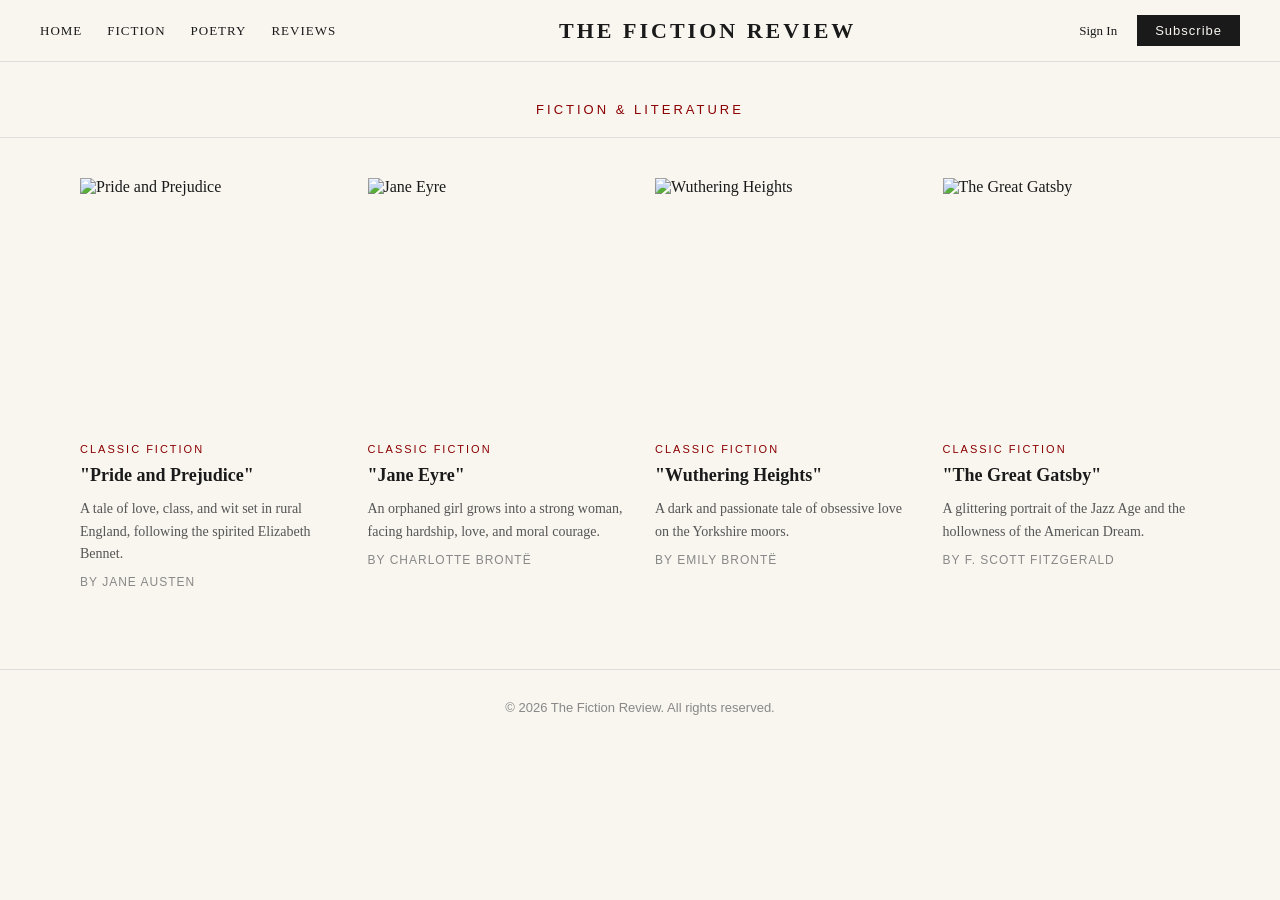
==== index.html @ 9ec2b228 "initial commit: fiction blog website" ====
<!DOCTYPE html>
<html lang="en">
    <head>
        <meta charset="UTF-8">
        <meta name="viewport" content="width=device-width, initial-scale=1.0">
        <title>The Fiction Review</title>
        <link rel="stylesheet" href="style.css">
    </head>
    <body>

         

           <nav class="navbar">
                <div class="nav-left">
                    <a href="#">Home</a>
                    <a href="#">Fiction</a>
                    <a href="#">Poetry</a>
                    <a href="#">Reviews</a>
                </div>
                <div class="logo">THE FICTION REVIEW</div>
                <div class="nav-right">
                    <a href="#">Sign In</a>
                    <button class="sub-btn">Subscribe</button>
                </div>
           </nav>

           <section class="page-heading">
              <p class="category-label">FICTION & LITERATURE</p>
           </section>

           <main class="cards-container">
              <a href="article.html" class="card-link">
                        <div class="card">
                            <div class="card-image">
                                <img src="https://i.pinimg.com/736x/f6/e2/03/f6e203bf8448789fe5b969f77ef4b439.jpg" alt="Pride and Prejudice">
                            </div>
                            <div class="card-content">
                                <p class="card-category">CLASSIC FICTION</p>
                                <h2 class="card-title">"Pride and Prejudice"</h2>
                                <p class="card-desc">A tale of love, class, and wit set in rural England, following the spirited Elizabeth Bennet.</p>
                                <p class="card-author">By Jane Austen</p>
                            </div>
                        </div>
                </a>

                        <div class="card">
                            <div class="card-image">
                                <img src="https://i.pinimg.com/736x/91/e5/34/91e534bd88703f50e3d5fa021f273bb7.jpg" alt="Jane Eyre">
                            </div>
                            <div class="card-content">
                                <p class="card-category">CLASSIC FICTION</p>
                                <h2 class="card-title">"Jane Eyre"</h2>
                                <p class="card-desc">An orphaned girl grows into a strong woman, facing hardship, love, and moral courage.</p>
                                <p class="card-author">By Charlotte Brontë</p>
                            </div>
                        </div>


                        <div class="card">
                            <div class="card-image">
                                <img src="https://i.pinimg.com/1200x/c8/57/55/c85755f674472e3eb1cc871ead669a79.jpg" alt="Wuthering Heights">
                            </div>
                            <div class="card-content">
                                <p class="card-category">CLASSIC FICTION</p>
                                <h2 class="card-title">"Wuthering Heights"</h2>
                                <p class="card-desc">A dark and passionate tale of obsessive love on the Yorkshire moors.</p>
                                <p class="card-author">By Emily Brontë</p>
                            </div>
                        </div>

                        <div class="card">
                            <div class="card-image">
                                <img src="https://i.pinimg.com/1200x/06/74/19/067419c66052c8c21f988efc88a63dc8.jpg" alt="The Great Gatsby">
                            </div>
                            <div class="card-content">
                                <p class="card-category">CLASSIC FICTION</p>
                                <h2 class="card-title">"The Great Gatsby"</h2>
                                <p class="card-desc">A glittering portrait of the Jazz Age and the hollowness of the American Dream.</p>
                                <p class="card-author">By F. Scott Fitzgerald</p>
                            </div>
                        </div>
           </main>


            <footer class="footer">
              <p>© 2026 The Fiction Review. All rights reserved.</p>
            </footer>
    </body>
</html>
---- style.css ----
* {
    box-sizing: border-box;
    margin: 0;
    padding: 0;
}

body {
    background-color: #f9f6f0;
    font-family:Georgia, serif;
    color: #1a1a1a;
}

body::-webkit-scrollbar {
    display: none; /* Chrome, Safari */
}

.navbar {
    display: flex;
    justify-content: space-between;
    align-items: center;
    padding: 15px 40px;
    border-bottom: 1px solid #ddd;
    background-color: #f9f6f0;
    position: sticky;
    top: 0;
    z-index: 100;
}

.nav-left {
    display: flex;
    gap: 25px;
}

.nav-left a {
    text-decoration: none;
    color: #1a1a1a;
    font-size: 13px;
    letter-spacing: 1px;
    text-transform: uppercase;
}

.nav-left a:hover {
    color: #8b0000;
}

.logo {
    font-size: 22px;
    font-weight: bold;
    letter-spacing: 3px;
    color: #1a1a1a;
}

.nav-right {
    display: flex; 
    align-items: center;
    gap: 20px;
}

.nav-right a{
    text-decoration: none;
    color: #1a1a1a;
    font-size: 13px;
}

.sub-btn {
    background-color: #1a1a1a;
    color: #f9f6f0;
    border: none;
    padding: 8px 18px;
    font-size: 13px;
    letter-spacing: 1px;
    cursor: pointer;
    transition: 0.3s ease;
}

.sub-btn:hover {
    background-color: #8b0000;
}

.page-heading {
    text-align: center;
    padding: 40px 20px 20px;
    border-bottom: 1px solid #ddd;
}

.category-label {
    font-size: 13px;
    letter-spacing: 3px;
    color: #8b0000;
    font-family: Arial, sans-serif;
}

/* CARDS */
.cards-container {
    display: grid;
    grid-template-columns: repeat(4, 1fr);
    gap: 30px;
    padding: 40px;
    max-width: 1200px;
    margin: 0 auto;
}

.card {
    cursor: pointer;
    transition: 0.3s ease;
}

.card:hover {
    opacity: 0.85;
}

.card-image {
    width: 100%;
    height: 250px;
    overflow: hidden;
    margin-bottom: 15px;
}

.card-image img {
    width: 100%;
    height: 100%;
    object-fit: cover;
    object-position: 20% 30%;
    transition: 0.4s ease;
}

.card:hover .card-image img {
    transform: scale(1.05);
}

.card-category {
    font-size: 11px;
    letter-spacing: 2px;
    color: #8b0000;
    font-family: Arial, sans-serif;
    margin-bottom: 8px;
}

.card-title {
    font-size: 18px;
    font-weight: bold;
    margin-bottom: 10px;
    line-height: 1.4;
}

.card-desc {
    font-size: 14px;
    color: #555;
    line-height: 1.6;
    margin-bottom: 10px;
}

.card-author {
    font-size: 12px;
    letter-spacing: 1px;
    text-transform: uppercase;
    color: #888;
    font-family: Arial, sans-serif;
}

.footer {
    text-align: center;
    padding: 30px;
    border-top: 1px solid #ddd;
    font-size: 13px;
    color: #888;
    font-family: Arial, sans-serif;
    margin-top: 40px;
}





.card-link {
    text-decoration: none;
    color: inherit;
    display: block;
}
/* HERO IMAGE */
.hero-image {
    width: 100%;
    height: 500px;
    overflow: hidden;
}

.hero-image img {
    width: 100%;
    height: 100%;
    object-fit: cover;
    object-position: 10% 20%;
}

/* ARTICLE HEADER */
.article-header {
    max-width: 700px;
    margin: 40px auto;
    text-align: center;
    padding: 0 20px;
}

.article-category {
    font-size: 11px;
    letter-spacing: 3px;
    color: #8b0000;
    font-family: Arial, sans-serif;
    margin-bottom: 15px;
}

.article-title {
    font-size: 42px;
    font-weight: bold;
    letter-spacing: 4px;
    margin-bottom: 15px;
    line-height: 1.2;
}

.article-author {
    font-size: 12px;
    letter-spacing: 2px;
    font-family: Arial, sans-serif;
    margin-bottom: 8px;
}

.article-date {
    font-size: 13px;
    color: #888;
    font-family: Arial, sans-serif;
    margin-bottom: 30px;
}

.divider {
    width: 60px;
    height: 1px;
    background-color: #8b0000;
    margin: 0 auto;
}

/* ARTICLE CONTENT */
.article-content {
    max-width: 680px;
    margin: 40px auto;
    padding: 0 20px;
}

.article-content p {
    font-size: 18px;
    line-height: 1.9;
    margin-bottom: 25px;
    color: #1a1a1a;
}

/* DROP CAP - big first letter! */
.drop-cap-para::first-letter {
    font-size: 5em;
    float: left;
    line-height: 0.8;
    margin-right: 10px;
    margin-top: 5px;
    color: #8b0000;
    font-weight: bold;
}
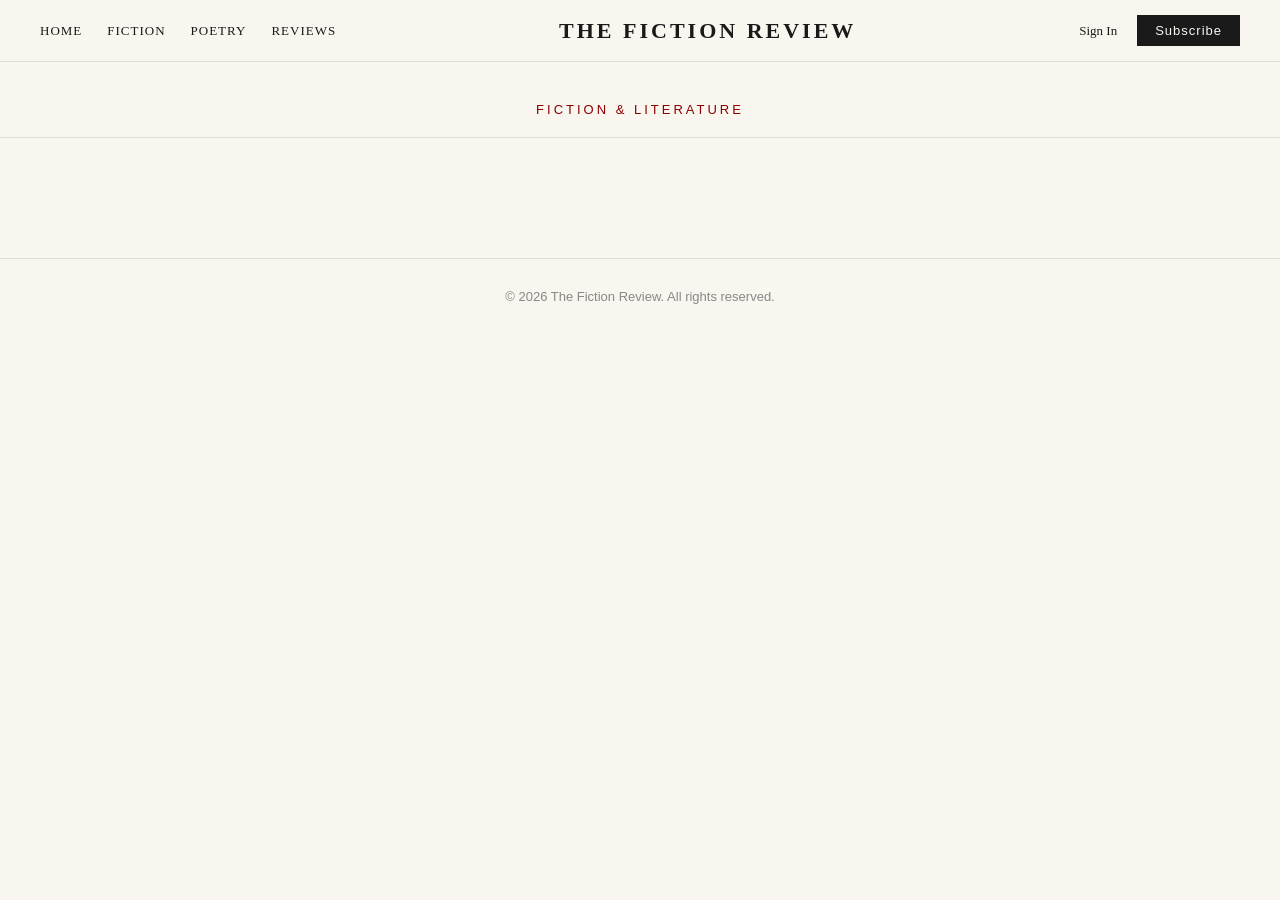
==== commit 4023aee0: "refactor: remove hardcoded values" ====
--- a/index.html
+++ b/index.html
@@ -28,62 +28,13 @@
               <p class="category-label">FICTION & LITERATURE</p>
            </section>
 
-           <main class="cards-container">
-              <a href="article.html" class="card-link">
-                        <div class="card">
-                            <div class="card-image">
-                                <img src="https://i.pinimg.com/736x/f6/e2/03/f6e203bf8448789fe5b969f77ef4b439.jpg" alt="Pride and Prejudice">
-                            </div>
-                            <div class="card-content">
-                                <p class="card-category">CLASSIC FICTION</p>
-                                <h2 class="card-title">"Pride and Prejudice"</h2>
-                                <p class="card-desc">A tale of love, class, and wit set in rural England, following the spirited Elizabeth Bennet.</p>
-                                <p class="card-author">By Jane Austen</p>
-                            </div>
-                        </div>
-                </a>
-
-                        <div class="card">
-                            <div class="card-image">
-                                <img src="https://i.pinimg.com/736x/91/e5/34/91e534bd88703f50e3d5fa021f273bb7.jpg" alt="Jane Eyre">
-                            </div>
-                            <div class="card-content">
-                                <p class="card-category">CLASSIC FICTION</p>
-                                <h2 class="card-title">"Jane Eyre"</h2>
-                                <p class="card-desc">An orphaned girl grows into a strong woman, facing hardship, love, and moral courage.</p>
-                                <p class="card-author">By Charlotte Brontë</p>
-                            </div>
-                        </div>
-
-
-                        <div class="card">
-                            <div class="card-image">
-                                <img src="https://i.pinimg.com/1200x/c8/57/55/c85755f674472e3eb1cc871ead669a79.jpg" alt="Wuthering Heights">
-                            </div>
-                            <div class="card-content">
-                                <p class="card-category">CLASSIC FICTION</p>
-                                <h2 class="card-title">"Wuthering Heights"</h2>
-                                <p class="card-desc">A dark and passionate tale of obsessive love on the Yorkshire moors.</p>
-                                <p class="card-author">By Emily Brontë</p>
-                            </div>
-                        </div>
-
-                        <div class="card">
-                            <div class="card-image">
-                                <img src="https://i.pinimg.com/1200x/06/74/19/067419c66052c8c21f988efc88a63dc8.jpg" alt="The Great Gatsby">
-                            </div>
-                            <div class="card-content">
-                                <p class="card-category">CLASSIC FICTION</p>
-                                <h2 class="card-title">"The Great Gatsby"</h2>
-                                <p class="card-desc">A glittering portrait of the Jazz Age and the hollowness of the American Dream.</p>
-                                <p class="card-author">By F. Scott Fitzgerald</p>
-                            </div>
-                        </div>
-           </main>
+           <main class="cards-container" id="cards-container"></main>
 
 
             <footer class="footer">
               <p>© 2026 The Fiction Review. All rights reserved.</p>
             </footer>
+
+            <script src="script.js"></script>
     </body>
 </html>
--- a/style.css
+++ b/style.css
@@ -1,3 +1,14 @@
+:root {
+    --primary: #8b0000;
+    --background: #f9f6f0;
+    --text: #1a1a1a;
+    --text-light: #888;
+    --border: #ddd;
+    --font-main: Georgia, serif;
+    --font-alt: Arial, sans-serif;
+}
+
+
 * {
     box-sizing: border-box;
     margin: 0;
@@ -5,9 +16,9 @@
 }
 
 body {
-    background-color: #f9f6f0;
-    font-family:Georgia, serif;
-    color: #1a1a1a;
+    background-color: var(--background);
+    font-family: var(--font-main);
+    color: var(--text);
 }
 
 body::-webkit-scrollbar {
@@ -19,8 +30,8 @@
     justify-content: space-between;
     align-items: center;
     padding: 15px 40px;
-    border-bottom: 1px solid #ddd;
-    background-color: #f9f6f0;
+    border-bottom: 1px solid var(--border);
+    background-color: var(--background);
     position: sticky;
     top: 0;
     z-index: 100;
@@ -33,21 +44,21 @@
 
 .nav-left a {
     text-decoration: none;
-    color: #1a1a1a;
+    color: var(--text);
     font-size: 13px;
     letter-spacing: 1px;
     text-transform: uppercase;
 }
 
 .nav-left a:hover {
-    color: #8b0000;
+    color: var(--primary);
 }
 
 .logo {
     font-size: 22px;
     font-weight: bold;
     letter-spacing: 3px;
-    color: #1a1a1a;
+    color: var(--text);
 }
 
 .nav-right {
@@ -58,13 +69,13 @@
 
 .nav-right a{
     text-decoration: none;
-    color: #1a1a1a;
+    color: var(--text);
     font-size: 13px;
 }
 
 .sub-btn {
-    background-color: #1a1a1a;
-    color: #f9f6f0;
+    background-color: var(--text);
+    color: var(--background);
     border: none;
     padding: 8px 18px;
     font-size: 13px;
@@ -74,20 +85,20 @@
 }
 
 .sub-btn:hover {
-    background-color: #8b0000;
+    background-color: var(--primary);
 }
 
 .page-heading {
     text-align: center;
     padding: 40px 20px 20px;
-    border-bottom: 1px solid #ddd;
+    border-bottom: 1px solid var(--border);
 }
 
 .category-label {
     font-size: 13px;
     letter-spacing: 3px;
-    color: #8b0000;
-    font-family: Arial, sans-serif;
+    color: var(--primary);
+    font-family: var(--font-alt);
 }
 
 /* CARDS */
@@ -131,8 +142,8 @@
 .card-category {
     font-size: 11px;
     letter-spacing: 2px;
-    color: #8b0000;
-    font-family: Arial, sans-serif;
+    color: var(--primary);
+    font-family: var(--font-alt);
     margin-bottom: 8px;
 }
 
@@ -154,17 +165,17 @@
     font-size: 12px;
     letter-spacing: 1px;
     text-transform: uppercase;
-    color: #888;
-    font-family: Arial, sans-serif;
+    color: var(--text-light);
+    font-family: var(--font-alt);
 }
 
 .footer {
     text-align: center;
     padding: 30px;
-    border-top: 1px solid #ddd;
-    font-size: 13px;
-    color: #888;
-    font-family: Arial, sans-serif;
+    border-top: 1px solid var(--border);
+    font-size: 13px;
+    color: var(--text-light);
+    font-family: var(--font-alt);
     margin-top: 40px;
 }
 
@@ -202,8 +213,8 @@
 .article-category {
     font-size: 11px;
     letter-spacing: 3px;
-    color: #8b0000;
-    font-family: Arial, sans-serif;
+    color: var(--primary);
+    font-family: var(--font-alt);
     margin-bottom: 15px;
 }
 
@@ -218,21 +229,21 @@
 .article-author {
     font-size: 12px;
     letter-spacing: 2px;
-    font-family: Arial, sans-serif;
+    font-family: var(--font-alt);
     margin-bottom: 8px;
 }
 
 .article-date {
     font-size: 13px;
-    color: #888;
-    font-family: Arial, sans-serif;
+    color: var(--text-light);
+    font-family: var(--font-alt);
     margin-bottom: 30px;
 }
 
 .divider {
     width: 60px;
     height: 1px;
-    background-color: #8b0000;
+    background-color: var(--primary);
     margin: 0 auto;
 }
 
@@ -247,7 +258,7 @@
     font-size: 18px;
     line-height: 1.9;
     margin-bottom: 25px;
-    color: #1a1a1a;
+    color: var(--text);
 }
 
 /* DROP CAP - big first letter! */
@@ -257,6 +268,75 @@
     line-height: 0.8;
     margin-right: 10px;
     margin-top: 5px;
-    color: #8b0000;
+    color: var(--primary);
     font-weight: bold;
+}
+
+/* ================================
+   RESPONSIVE - TABLET (768px)
+   ================================ */
+@media (max-width: 768px) {
+
+    /* NAVBAR - hide links, show only logo */
+    .nav-left {
+        display: none; /* hide nav links */
+    }
+
+    .navbar {
+        justify-content: space-between;
+        padding: 15px 20px;
+    }
+
+    .logo {
+        font-size: 16px;
+        letter-spacing: 2px;
+    }
+
+    /* CARDS - 2 per row on tablet */
+    .cards-container {
+        grid-template-columns: repeat(2, 1fr);
+        padding: 20px;
+        gap: 20px;
+    }
+}
+
+/* ================================
+   RESPONSIVE - MOBILE (480px)
+   ================================ */
+@media (max-width: 480px) {
+
+    /* NAVBAR */
+    .nav-left {
+        display: none;
+    }
+
+    .nav-right a {
+        display: none; /* hide sign in on mobile */
+    }
+
+    .logo {
+        font-size: 14px;
+        letter-spacing: 1px;
+    }
+
+    /* CARDS - 1 per row on mobile */
+    .cards-container {
+        grid-template-columns: 1fr;
+        padding: 15px;
+        gap: 15px;
+    }
+
+    /* CARD IMAGE - shorter on mobile */
+    .card-image {
+        height: 200px;
+    }
+
+    /* CATEGORY LABEL */
+    .page-heading {
+        padding: 20px;
+    }
+
+    .nav-bar {
+        border-bottom: 1px solid var(--border);
+    }
 }
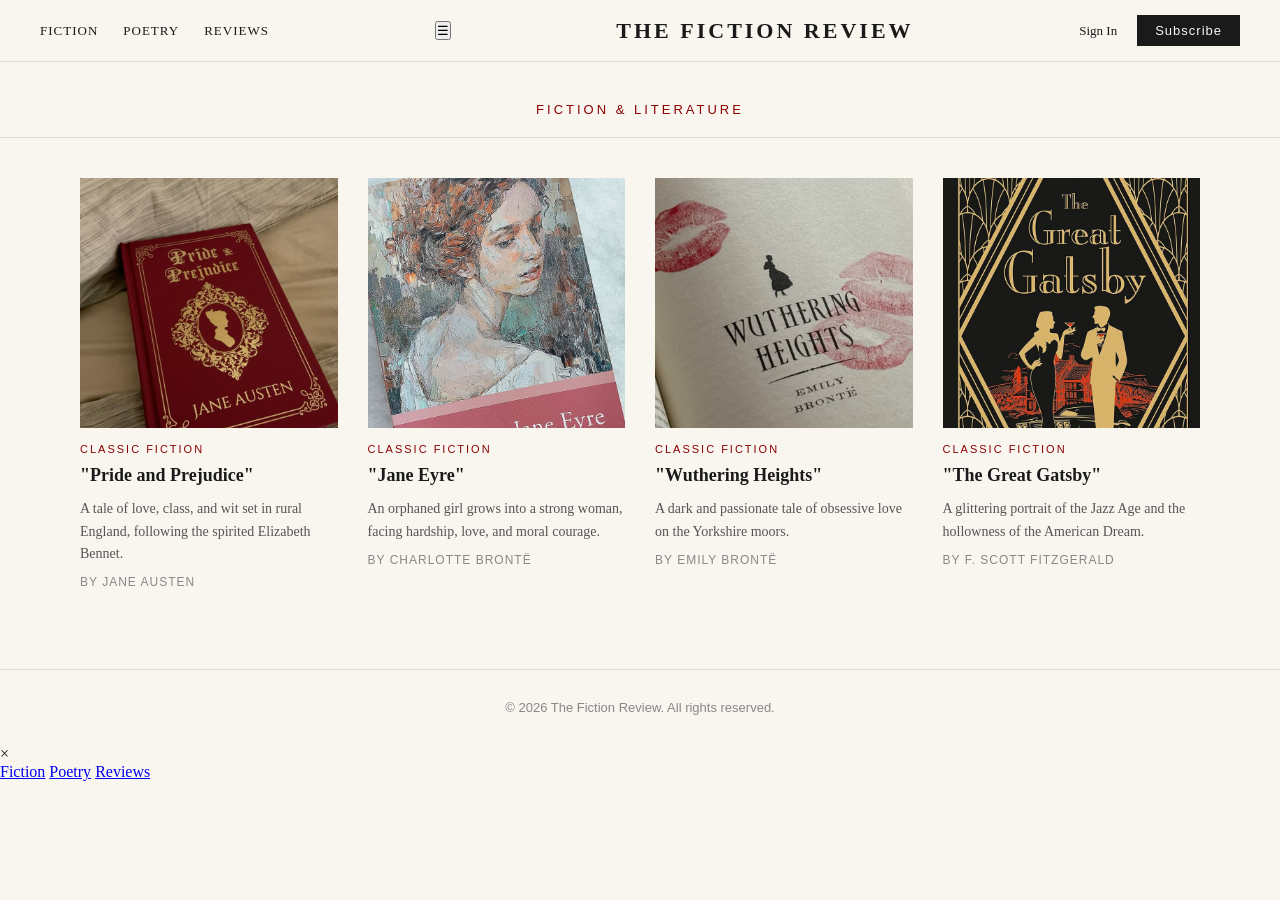
==== commit 5f683ba5: "style: configure core layout header to act as a dedicated fiction hub with hamburger hooks" ====
--- a/index.html
+++ b/index.html
@@ -12,11 +12,14 @@
 
            <nav class="navbar">
                 <div class="nav-left">
-                    <a href="#">Home</a>
-                    <a href="#">Fiction</a>
-                    <a href="#">Poetry</a>
-                    <a href="#">Reviews</a>
+                    <a href="index.html" class="nav-link active" id="nav-fiction">Fiction</a>
+                    <a href="poetry-home.html" class="nav-link" id="nav-poetry">Poetry</a>
+                    <a href="review.html" class="nav-link" id="nav-review">Reviews</a>
                 </div>
+
+                <!-- ⚡ ADDED: The Hamburger Toggle Trigger Icon for Mobile -->
+                <button class="hamburger-toggle" id="menu-open-btn">&#9776;</button>
+
                 <div class="logo">THE FICTION REVIEW</div>
                 <div class="nav-right">
                     <a href="#">Sign In</a>
@@ -35,6 +38,26 @@
               <p>© 2026 The Fiction Review. All rights reserved.</p>
             </footer>
 
+            <!-- ⚡ ADD THIS MOBILE MENU AND SCRIPT JUST ABOVE THE CLOSING BODY TAG -->
+
+            <!-- Full-Screen Mobile Drawer Container Panel Layout -->
+            <div class="mobile-nav-overlay" id="mobile-menu">
+                <div class="mobile-nav-content">
+                    <!-- Close Button Cross Icon Symbol -->
+                    <span class="mobile-nav-close" id="menu-close-btn">&times;</span>
+                    
+                    <!-- Mobile Links Menu Box -->
+                    <div class="mobile-links">
+                        <a href="index.html" class="mobile-link">Fiction</a>
+                        <a href="poetry-home.html" class="mobile-link">Poetry</a>
+                        <a href="review.html" class="mobile-link">Reviews</a>
+                    </div>
+                </div>
+            </div>
+
+                <!-- Core Loader Scripts -->
             <script src="script.js"></script>
+            <!-- ⚡ ADDED: Connection to handle responsive mobile drawer actions -->
+             <script src="global-nav.js"></script>   
     </body>
 </html>
